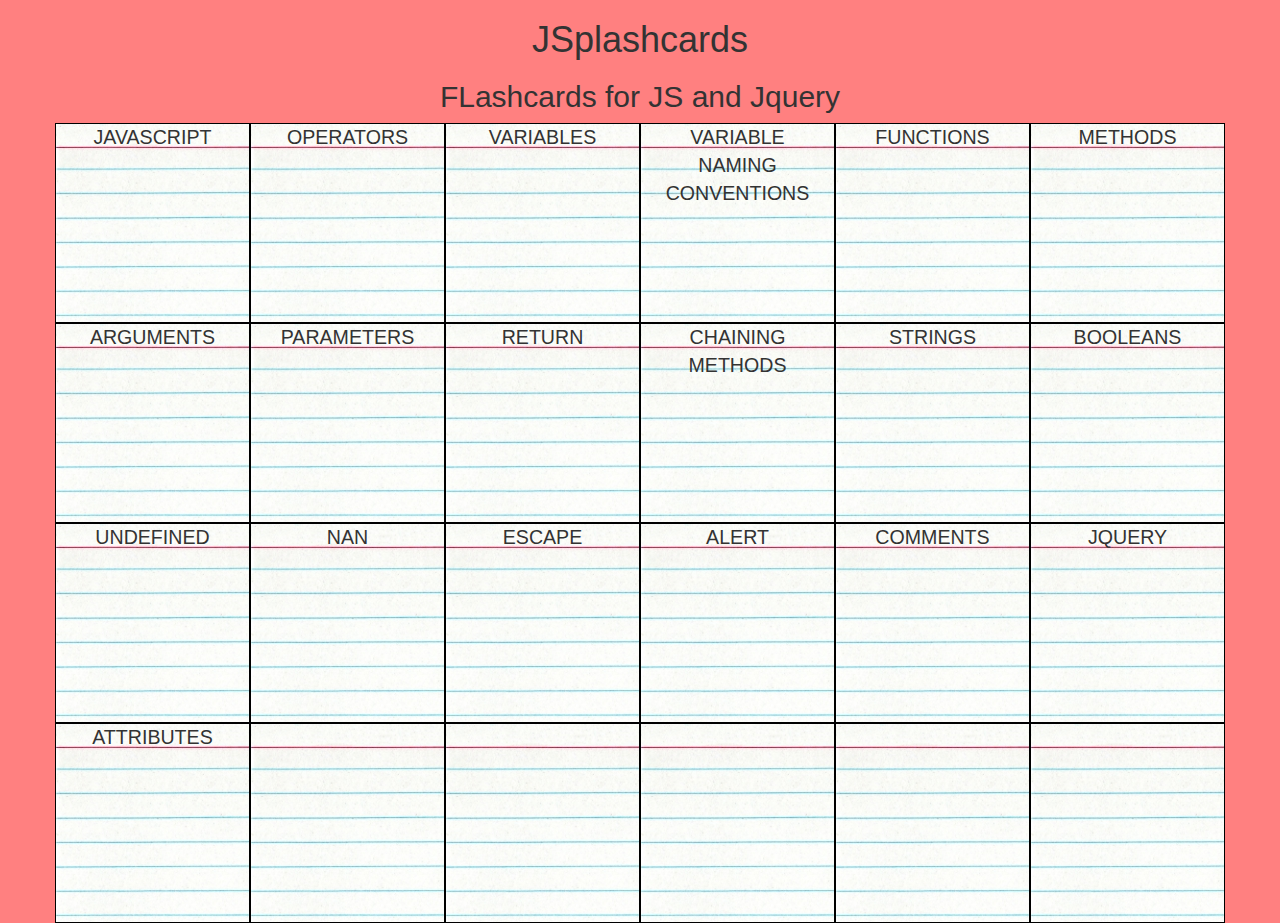
==== flashcards/index.html @ 3cd0e440 "create grid with interactive text that when clicked shows definitions.  Added image to background an" ====
<!DOCTYPE html>
<html>
  <head>
    <link rel="stylesheet" href="css/bootstrap.min.css" type="text/css">
    <link rel="stylesheet" href="css/bootstrap-theme.min.css" type="text/css">
    <link rel="stylesheet" href="css/styles.css" type="text/css">
    <script src="js/jquery-3.1.0.js" type="text/javascript"></script>
    <script src="js/bootstrap.min.js" type="text/javascript"></script>
    <script src="js/scripts.js" type="text/javascript"></script>
    <title>JSplashcards</title>
  </head>
  <body>
    <h1>JSplashcards</h1>
    <h2>FLashcards for JS and Jquery</h2>
    <div class="container">
      <div class="row">
        <div class="bg-primary col-lg-2">
          <p class="term">JavaScript</p>
          <p class="definition hide">The programming language of HTML and the web</p>
        </div>
        <div class="col-lg-2">
          <p class="term">Operators</p>
          <p class="definition hide">A symbol that is used to perform an operation in Javascript</p>
        </div>
        <div class="col-lg-2">
          <p class="term">Variables</p>
          <p class="definition hide">They can be thought of as named containers. You can place data into these containers and then refer to the data simply by naming the container</p>
        </div>
        <div class="col-lg-2">
          <p class="term">Variable Naming Conventions</p>
          <p class="definition hide">A naming convention is a set of rules for choosing the character sequence to be used for identifiers which denote variables, types, functions, and other entities in source code and documentation</p>
        </div>
        <div class="col-lg-2">
          <p class="term">Functions</p>
          <p class="definition hide">A Function Declaration can only exist as a “statement” in isolation. All it can do is create an object variable parented by its current scope. In contrast a Function Expression (by definition) is part of a larger construct.</p>
        </div>
        <div class="col-lg-2">
          <p class="term">Methods</p>
          <p class="definition hide">The actions that can be performed on objects. A JavaScript method is a property containing a function definition</p>
        </div>
      </div>

      <!-- ROW 2 -->
      <div class="row">
        <div class="col-lg-2">
          <p class="term">Arguments</p>
          <p class="definition hide">The arguments object is a local variable available within all functions. You can refer to a function's arguments within the function by using the arguments object</p>
        </div>
        <div class="col-lg-2">
          <p class="term">Parameters</p>
          <p class="definition hide">The names listed in the function definition</p>
        </div>
        <div class="col-lg-2">
          <p class="term">Return</p>
          <p class="definition hide">The return statement stops the execution of a function and returns a value from that function</p>
        </div>
        <div class="col-lg-2">
          <p class="term">chaining methods</p>
          <p class="definition hide">A technique that can be used to simplify code in scenarios that involve calling multiple functions on the same object consecutively</p>
        </div>
        <div class="col-lg-2">
          <p class="term">strings</p>
          <p class="definition hide">Strings are Javascript variables that are written inside double or single quotes</p>
        </div>
        <div class="col-lg-2">
          <p class="term">Booleans</p>
          <p class="definition hide">Boolean represents one of two values: true or false</p>
        </div>
      </div>
      <!-- ROW 3 -->
      <div class="row">
        <div class="bg-danger col-lg-2">
          <p class="term">Undefined</p>
          <p class="definition hide">The value of a variable that has not been assigned. The undefined value is the value of a parameter that has not been passed. The undefined value is the value of a property that has not been assigned. 'undefined' is the type of an undeclared variable</p>
        </div>
        <div class="col-lg-2">
          <p class="term">NaN</p>
          <p class="definition hide">In computing, NaN, standing for not a number, is a numeric data type value representing an undefined or unrepresentable value, especially in floating-point calculations</p>
        </div>
        <div class="col-lg-2">
          <p class="term">escape</p>
          <p class="definition hide">The deprecated escape() function computes a new string in which certain characters have been replaced by a hexadecimal escape sequence</p>
        </div>
        <div class="col-lg-2">
          <p class="term">Alert</p>
          <p class="definition hide">The alert() method displays an alert box with a specified message and an OK button</p>
        </div>
        <div class="col-lg-2">
          <p class="term">Comments</p>
          <p class="definition hide"> A comment is a programmer-readable annotation in the source code of a computer program. They are added with the purpose of making the source code easier to understand, and are generally ignored by compilers and interpreters</p>
        </div>
        <div class="col-lg-2">
          <p class="term">jQuery</p>
          <p class="definition hide">A concise and fast JavaScript library that can be used to simplify event handling, HTML document traversing, Ajax interactions and animation for speedy website development</p>
        </div>
      </div>
      <!-- ROW4 -->
      <div class="row">
        <div class="col-lg-2">
          <p class="term">Attributes</p>
          <p class="definition hide">They provide additional information about HTML elements</p>
        </div>
        <div class="col-lg-2">
          <p class="term"></p>
          <p class="definition hide"></p>
        </div>
        <div class="col-lg-2">
          <p class="term"></p>
          <p class="definition hide"></p>
        </div>
        <div class="col-lg-2">
          <p class="term"></p>
          <p class="definition hide"></p>
        </div>
        <div class="col-lg-2">
          <p class="term"></p>
          <p class="definition hide"></p>
        </div>
        <div class="col-lg-2">
          <p class="term"></p>
          <p class="definition hide"></p>
        </div>

      </div>
    </div>
  </body>
</html>
---- flashcards/css/styles.css ----
body{
	text-align: center;
	background: #ff8080;
}
.term{
	font-size: 1.4em;
	text-transform: uppercase;
}
.definition, .term {
	margin-top: auto;
	margin-bottom: auto;
}
.show{
	display: block;
	overflow: hidden;
}
.hide{
	display: none;
}
.row > div {
	min-height: 200px;
	border: 1px solid black;
	background: url("../img/notecard.jpg");
}
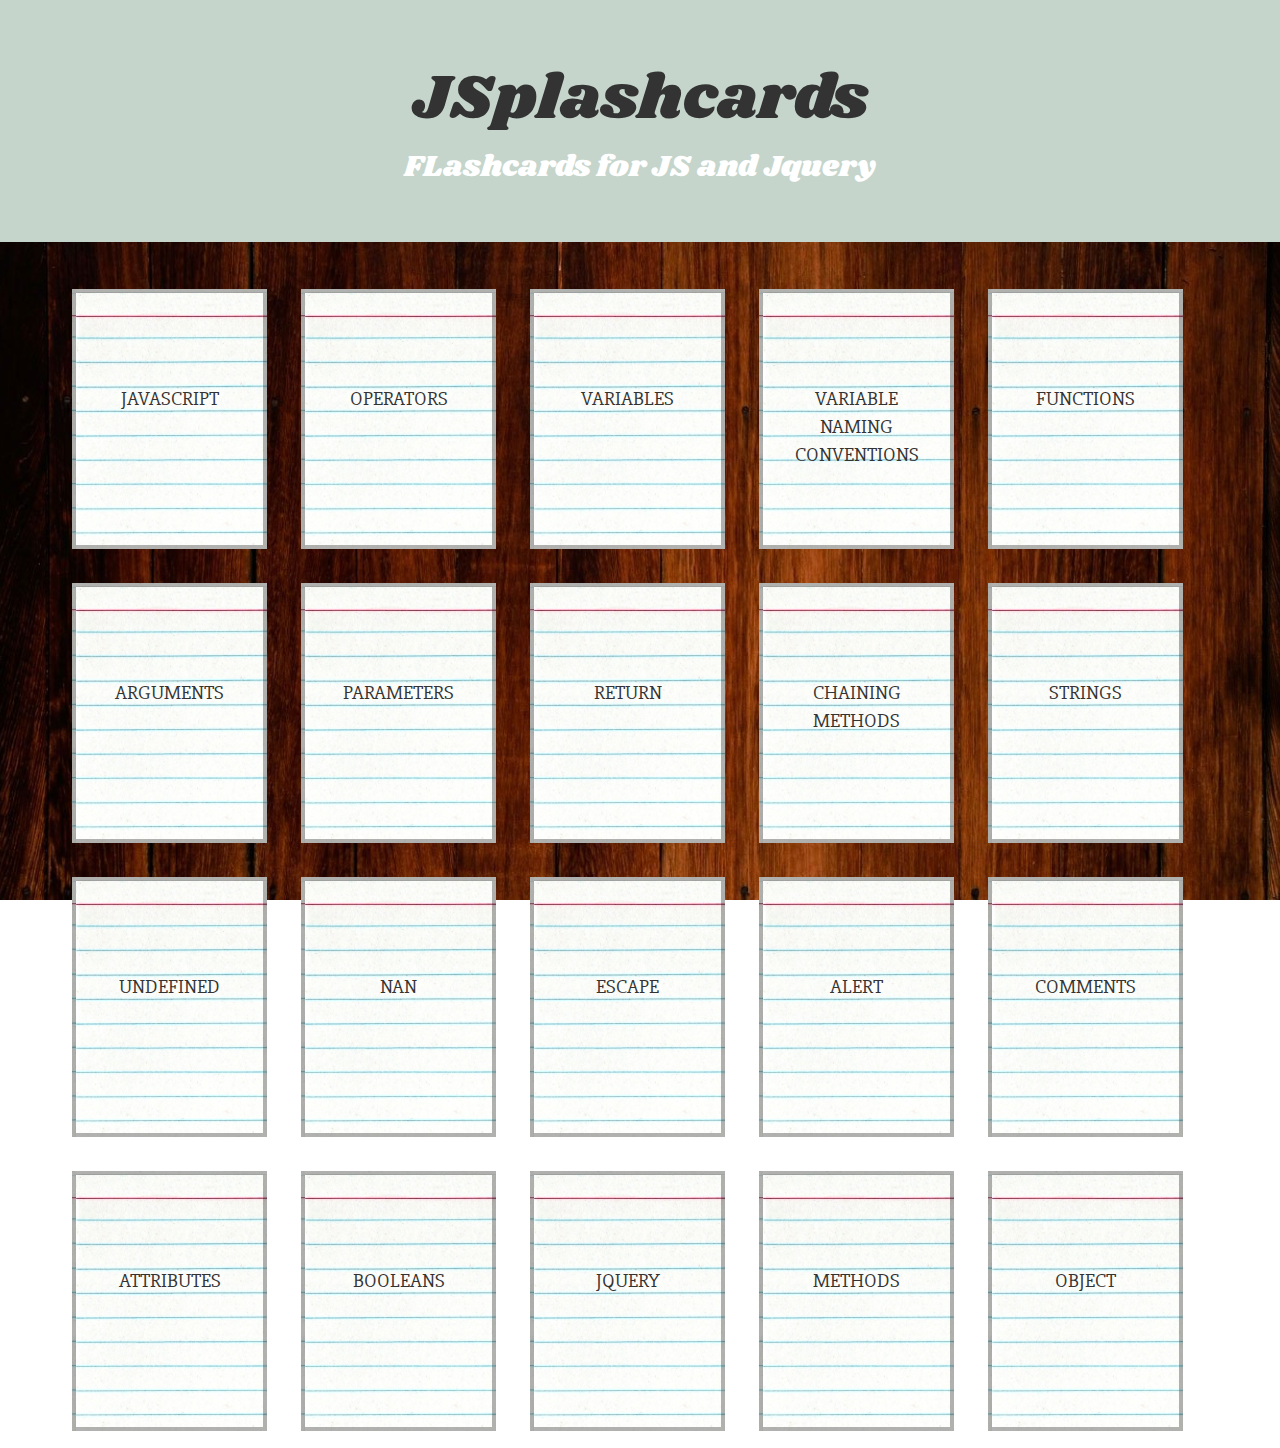
==== commit a7544ff8: "add styling w margins and background and fix jquery issues" ====
--- a/flashcards/index.html
+++ b/flashcards/index.html
@@ -1,6 +1,7 @@
 <!DOCTYPE html>
 <html>
   <head>
+    <link href='https://fonts.googleapis.com/css?family=League+Script|Shrikhand|Slabo+27px' rel='stylesheet' type='text/css'>
     <link rel="stylesheet" href="css/bootstrap.min.css" type="text/css">
     <link rel="stylesheet" href="css/bootstrap-theme.min.css" type="text/css">
     <link rel="stylesheet" href="css/styles.css" type="text/css">
@@ -10,8 +11,14 @@
     <title>JSplashcards</title>
   </head>
   <body>
-    <h1>JSplashcards</h1>
-    <h2>FLashcards for JS and Jquery</h2>
+    <!-- <div class="container"> -->
+      <div class="jumbotron">
+        <h1>JSplashcards</h1>
+        <h2>FLashcards for JS and Jquery</h2>
+    </div>
+    <!-- </div> -->
+
+
     <div class="container">
       <div class="row">
         <div class="bg-primary col-lg-2">
@@ -32,12 +39,9 @@
         </div>
         <div class="col-lg-2">
           <p class="term">Functions</p>
-          <p class="definition hide">A Function Declaration can only exist as a “statement” in isolation. All it can do is create an object variable parented by its current scope. In contrast a Function Expression (by definition) is part of a larger construct.</p>
+          <p class="definition hide">A Function Declaration can only exist as a statement in isolation. All it can do is create an object variable parented by its current scope. In contrast a Function Expression (by definition) is part of a larger construct.</p>
         </div>
-        <div class="col-lg-2">
-          <p class="term">Methods</p>
-          <p class="definition hide">The actions that can be performed on objects. A JavaScript method is a property containing a function definition</p>
-        </div>
+
       </div>
 
       <!-- ROW 2 -->
@@ -62,10 +66,7 @@
           <p class="term">strings</p>
           <p class="definition hide">Strings are Javascript variables that are written inside double or single quotes</p>
         </div>
-        <div class="col-lg-2">
-          <p class="term">Booleans</p>
-          <p class="definition hide">Boolean represents one of two values: true or false</p>
-        </div>
+
       </div>
       <!-- ROW 3 -->
       <div class="row">
@@ -89,10 +90,7 @@
           <p class="term">Comments</p>
           <p class="definition hide"> A comment is a programmer-readable annotation in the source code of a computer program. They are added with the purpose of making the source code easier to understand, and are generally ignored by compilers and interpreters</p>
         </div>
-        <div class="col-lg-2">
-          <p class="term">jQuery</p>
-          <p class="definition hide">A concise and fast JavaScript library that can be used to simplify event handling, HTML document traversing, Ajax interactions and animation for speedy website development</p>
-        </div>
+
       </div>
       <!-- ROW4 -->
       <div class="row">
@@ -101,24 +99,20 @@
           <p class="definition hide">They provide additional information about HTML elements</p>
         </div>
         <div class="col-lg-2">
-          <p class="term"></p>
-          <p class="definition hide"></p>
+          <p class="term">Booleans</p>
+          <p class="definition hide">Boolean represents one of two values: true or false</p>
         </div>
         <div class="col-lg-2">
-          <p class="term"></p>
-          <p class="definition hide"></p>
+          <p class="term">jQuery</p>
+          <p class="definition hide">A concise and fast JavaScript library that can be used to simplify event handling, HTML document traversing, Ajax interactions and animation for speedy website development</p>
         </div>
         <div class="col-lg-2">
-          <p class="term"></p>
-          <p class="definition hide"></p>
+          <p class="term">Methods</p>
+          <p class="definition hide">The actions that can be performed on objects. A JavaScript method is a property containing a function definition</p>
         </div>
         <div class="col-lg-2">
-          <p class="term"></p>
-          <p class="definition hide"></p>
-        </div>
-        <div class="col-lg-2">
-          <p class="term"></p>
-          <p class="definition hide"></p>
+          <p class="term">Object</p>
+          <p class="definition hide">Objects are the core component of JavaScript. Simply stated, an object is an aggregation (i.e., collection) of variables and functions</p>
         </div>
 
       </div>
--- a/flashcards/css/styles.css
+++ b/flashcards/css/styles.css
@@ -1,14 +1,15 @@
 body{
 	text-align: center;
-	background: #ff8080;
+	background: url("../img/background.jpg")center center fixed;
+	background-size: cover;
 }
 .term{
 	font-size: 1.4em;
 	text-transform: uppercase;
+	padding-top: 93px;
 }
-.definition, .term {
-	margin-top: auto;
-	margin-bottom: auto;
+.definition{
+	margin-top: 30px;
 }
 .show{
 	display: block;
@@ -18,7 +19,19 @@
 	display: none;
 }
 .row > div {
-	min-height: 200px;
-	border: 1px solid black;
+	min-height: 260px;
+	/*border: 1px solid black;*/
 	background: url("../img/notecard.jpg");
+	margin: 17px;
+	border: solid 4px rgba(0, 0, 0, 0.3);
 }
+h1, h2{
+	font-family: 'Shrikhand';
+	color: white;
+}
+.jumbotron{
+	background: #c5d5cb;
+}
+p{
+	font-family: 'Slabo 27px', serif;
+}
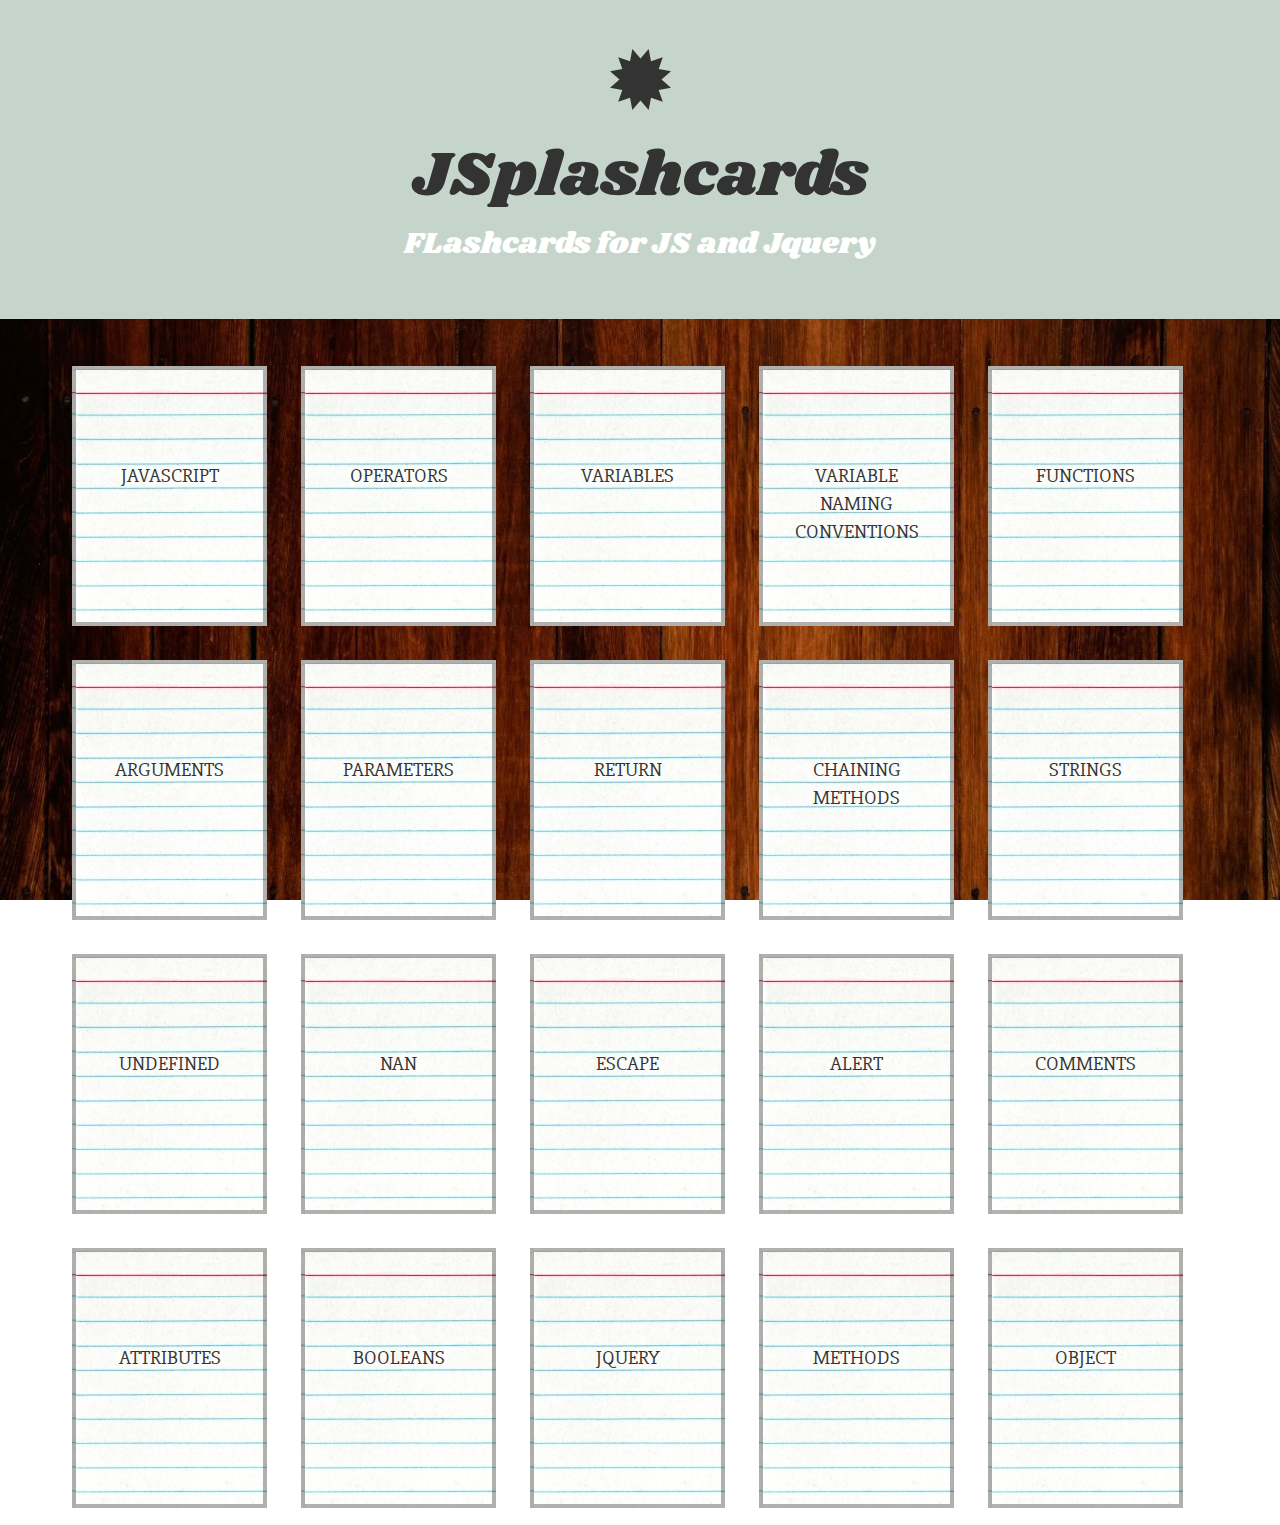
==== commit 167ba6cb: "added glyphicons and added font directory" ====
--- a/flashcards/index.html
+++ b/flashcards/index.html
@@ -13,7 +13,9 @@
   <body>
     <!-- <div class="container"> -->
       <div class="jumbotron">
-        <h1>JSplashcards</h1>
+        <span class="glyphicon glyphicon-certificate" aria-hidden="true"></span>
+
+        <h1> JSplashcards</h1>
         <h2>FLashcards for JS and Jquery</h2>
     </div>
     <!-- </div> -->
--- a/flashcards/css/styles.css
+++ b/flashcards/css/styles.css
@@ -7,6 +7,9 @@
 	font-size: 1.4em;
 	text-transform: uppercase;
 	padding-top: 93px;
+}
+.term:hover{
+		text-shadow: 1px 1px grey;
 }
 .definition{
 	margin-top: 30px;
@@ -35,3 +38,6 @@
 p{
 	font-family: 'Slabo 27px', serif;
 }
+.glyphicon{
+	font-size: 3em;
+}
